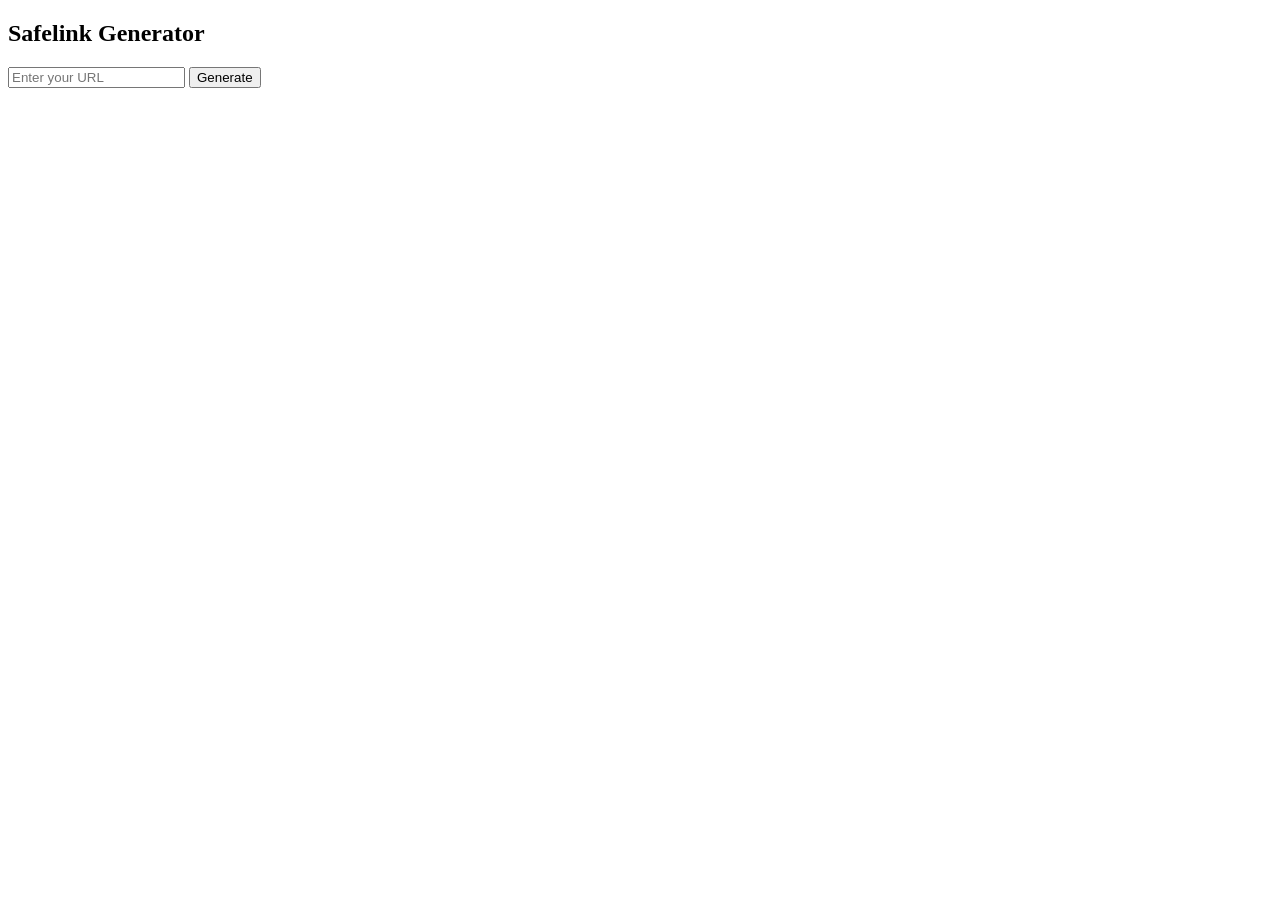
==== index.html @ 26e674fe "Create index.html" ====
<!DOCTYPE html>
<html>
<head>
  <title>Safelink Generator</title>
  <link rel="stylesheet" href="style.css">
</head>
<body>

<div class="box">
  <h2>Safelink Generator</h2>
  
  <input type="text" id="url" placeholder="Enter your URL">
  <button onclick="generate()">Generate</button>

  <p id="result"></p>
</div>

<script src="script.js"></script>
</body>
</html>
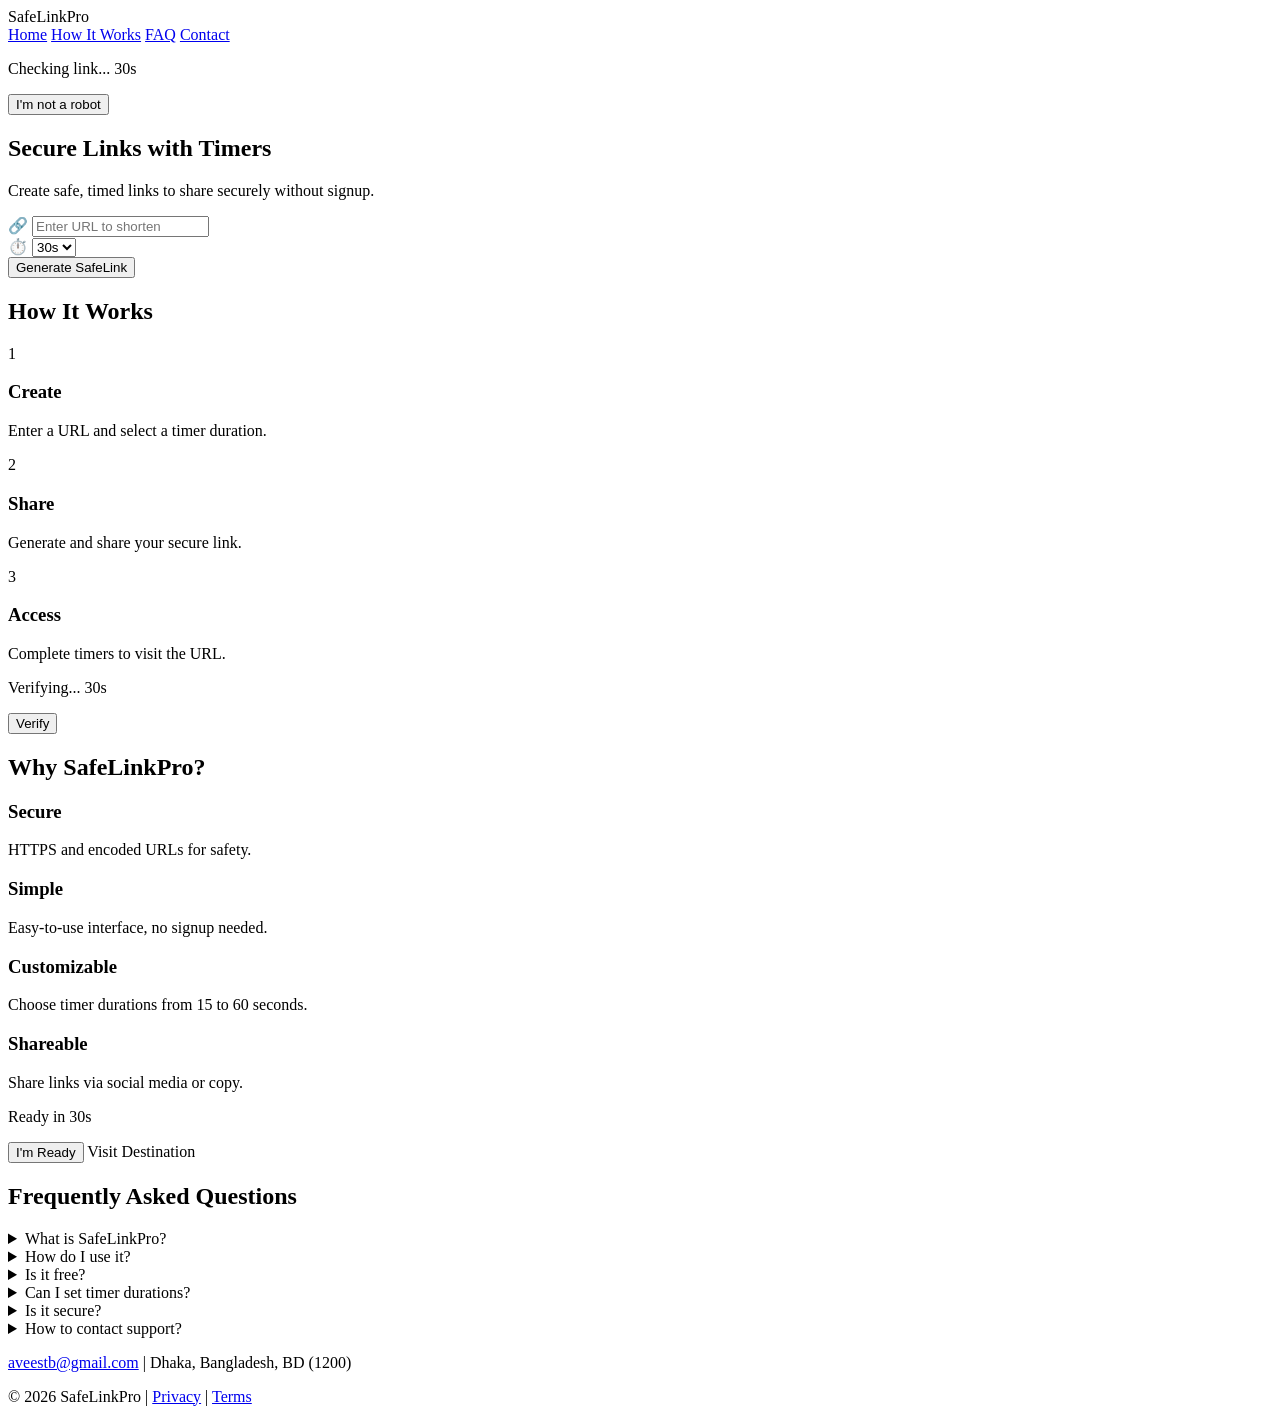
==== commit b5eef158: "Update index.html" ====
--- a/index.html
+++ b/index.html
@@ -1,20 +1,201 @@
 <!DOCTYPE html>
-<html>
+<html lang="en" itemscope itemtype="https://schema.org/WebApplication">
 <head>
-  <title>Safelink Generator</title>
-  <link rel="stylesheet" href="style.css">
+    <meta charset="UTF-8">
+    <meta name="viewport" content="width=device-width, initial-scale=1.0">
+    <meta name="description" content="SafeLinkPro creates secure, timed links for safe sharing without signup.">
+    <meta name="keywords" content="SafeLink, secure links, timed redirects, URL shortener">
+    <meta name="author" content="Techlystb">
+    <title>SafeLinkPro - Secure Links</title>
+    <link href="https://fonts.googleapis.com/css2?family=Inter:wght@400;500;600;700&display=swap" rel="stylesheet">
+    <link rel="stylesheet" href="styles.css">
+    <script async src="https://pagead2.googlesyndication.com/pagead/js/adsbygoogle.js?client=ca-pub-0000000000000000" crossorigin="anonymous"></script>
+    <script type="application/ld+json">
+{
+  "@context": "https://schema.org",
+  "@type": "WebApplication",
+  "name": "Techlystb SafeLink",
+  "description": "Techlystb দ্বারা তৈরি একটি safelink system যেখানে secure ও timed link তৈরি করা যায় সহজে এবং দ্রুত।",
+  "url": "https://techlystb.blogspot.com",
+  "applicationCategory": "Utility",
+  "operatingSystem": "All",
+  "offers": {
+    "@type": "Offer",
+    "price": "0",
+    "priceCurrency": "USD"
+  },
+  "creator": {
+    "@type": "Organization",
+    "name": "Techlystb",
+    "url": "https://techlystb.blogspot.com",
+    "contactPoint": {
+      "@type": "ContactPoint",
+      "contactType": "Customer Support",
+      "areaServed": "Global",
+      "availableLanguage": ["English", "Bengali"]
+    }
+  },
+  "featureList": [
+    "Secure link generation",
+    "Timed redirect system",
+    "Safe browsing experience",
+    "No signup required"
+  ]
+}
+</script>
+
 </head>
 <body>
-
-<div class="box">
-  <h2>Safelink Generator</h2>
-  
-  <input type="text" id="url" placeholder="Enter your URL">
-  <button onclick="generate()">Generate</button>
-
-  <p id="result"></p>
-</div>
-
-<script src="script.js"></script>
+    <header>
+        <nav aria-label="Main navigation">
+            <div class="logo" itemprop="name">SafeLinkPro</div>
+            <div class="nav-links">
+                <a href="#hero" class="active" aria-current="page">Home</a>
+                <a href="#how-it-works">How It Works</a>
+                <a href="#faq">FAQ</a>
+                <a href="#contact">Contact</a>
+            </div>
+        </nav>
+    </header>
+
+    <section id="header-timer" class="timer-section" aria-hidden="true">
+        <p>Checking link... <span id="header-timer-count">30</span>s</p>
+        <div id="header-spinner" class="loading-spinner" role="status" aria-label="Loading"></div>
+        <p id="header-timer-text" style="display: none;">Please wait</p>
+        <button id="robot-button" class="cta-button" aria-label="Verify not a robot">I'm not a robot</button>
+    </section>
+
+    <section id="hero" class="hero" itemscope itemtype="https://schema.org/WebPageElement">
+        <div class="hero-content" itemprop="mainContentOfPage">
+            <h1>Secure Links with Timers</h1>
+            <p>Create safe, timed links to share securely without signup.</p>
+            <div class="url-input">
+                <div class="input-group">
+                    <span class="input-icon" aria-hidden="true">🔗</span>
+                    <input type="url" id="destination-url" placeholder="Enter URL to shorten" aria-label="URL to shorten" required>
+                </div>
+                <div class="input-group">
+                    <span class="input-icon" aria-hidden="true">⏱️</span>
+                    <select id="timer-duration" aria-label="Select timer duration">
+                        <option value="15">15s</option>
+                        <option value="30" selected>30s</option>
+                        <option value="45">45s</option>
+                        <option value="60">60s</option>
+                    </select>
+                </div>
+                <button class="cta-button" onclick="generateSafeLink()" aria-label="Generate SafeLink">Generate SafeLink</button>
+                <div id="safelink-output" style="display: none;">
+                    <input id="safelink-text" readonly aria-label="Generated SafeLink">
+                </div>
+                <button id="copy-button" class="copy-button" onclick="copySafeLink()" style="display: none;" aria-label="Copy SafeLink">Copy Link</button>
+                <button id="share-toggle" class="share-toggle" onclick="toggleShare()" style="display: none;" aria-label="Toggle share options">Share Link</button>
+                <div id="social-share" class="social-share" style="display: none;">
+                    <button class="share-button twitter" onclick="shareOnTwitter()" aria-label="Share on Twitter">Share on Twitter</button>
+                    <button class="share-button whatsapp" onclick="shareOnWhatsApp()" aria-label="Share on WhatsApp">Share on WhatsApp</button>
+                    <button class="share-button linkedin" onclick="shareOnLinkedIn()" aria-label="Share on LinkedIn">Share on LinkedIn</button>
+                </div>
+                <div id="error-message" class="error-message" role="alert"></div>
+            </div>
+        </div>
+    </section>
+
+    <section id="how-it-works" class="how-it-works" itemscope itemtype="https://schema.org/WebPageElement">
+        <h2 itemprop="name">How It Works</h2>
+        <div class="steps-container">
+            <div class="step" itemscope itemtype="https://schema.org/HowToStep">
+                <div class="step-icon">1</div>
+                <h3 itemprop="name">Create</h3>
+                <p itemprop="description">Enter a URL and select a timer duration.</p>
+            </div>
+            <div class="step" itemscope itemtype="https://schema.org/HowToStep">
+                <div class="step-icon">2</div>
+                <h3 itemprop="name">Share</h3>
+                <p itemprop="description">Generate and share your secure link.</p>
+            </div>
+            <div class="step" itemscope itemtype="https://schema.org/HowToStep">
+                <div class="step-icon">3</div>
+                <h3 itemprop="name">Access</h3>
+                <p itemprop="description">Complete timers to visit the URL.</p>
+            </div>
+        </div>
+    </section>
+
+    <section id="middle-timer" class="timer-section" aria-hidden="true">
+        <p>Verifying... <span id="middle-timer-count">30</span>s</p>
+        <div id="middle-spinner" class="loading-spinner" role="status" aria-label="Verifying"></div>
+        <p id="middle-timer-text" style="display: none;">Please wait</p>
+        <button id="verify-button" class="cta-button" aria-label="Verify link">Verify</button>
+    </section>
+
+    <section id="features" class="features" itemscope itemtype="https://schema.org/WebPageElement">
+        <h2 itemprop="name">Why SafeLinkPro?</h2>
+        <div class="feature-grid">
+            <div class="feature-card" itemscope itemtype="https://schema.org/Feature">
+                <h3 itemprop="name">Secure</h3>
+                <p itemprop="description">HTTPS and encoded URLs for safety.</p>
+            </div>
+            <div class="feature-card" itemscope itemtype="https://schema.org/Feature">
+                <h3 itemprop="name">Simple</h3>
+                <p itemprop="description">Easy-to-use interface, no signup needed.</p>
+            </div>
+            <div class="feature-card" itemscope itemtype="https://schema.org/Feature">
+                <h3 itemprop="name">Customizable</h3>
+                <p itemprop="description">Choose timer durations from 15 to 60 seconds.</p>
+            </div>
+            <div class="feature-card" itemscope itemtype="https://schema.org/Feature">
+                <h3 itemprop="name">Shareable</h3>
+                <p itemprop="description">Share links via social media or copy.</p>
+            </div>
+        </div>
+    </section>
+
+    <section id="destination-section" class="timer-section" aria-hidden="true">
+        <p>Ready in <span id="footer-timer-count">30</span>s</p>
+        <div id="footer-spinner" class="loading-spinner" role="status" aria-label="Preparing link"></div>
+        <p id="footer-timer-text" style="display: none;">Almost there</p>
+        <button id="ready-button" class="cta-button" aria-label="Ready to visit">I'm Ready</button>
+        <a id="destination-link" class="destination-link" itemprop="url">Visit Destination</a>
+    </section>
+
+    <section id="faq" class="faq" itemscope itemtype="https://schema.org/FAQPage">
+        <h2>Frequently Asked Questions</h2>
+        <div class="faq-container">
+            <details class="faq-item" itemscope itemtype="https://schema.org/Question">
+                <summary itemprop="name">What is SafeLinkPro?</summary>
+                <p itemprop="acceptedAnswer" itemtype="https://schema.org/Answer">SafeLinkPro creates secure, timed links that you can share with anyone.</p>
+            </details>
+            <details class="faq-item" itemscope itemtype="https://schema.org/Question">
+                <summary itemprop="name">How do I use it?</summary>
+                <p itemprop="acceptedAnswer" itemtype="https://schema.org/Answer">Enter a URL, choose a timer duration, generate a SafeLink, and share it.</p>
+            </details>
+            <details class="faq-item" itemscope itemtype="https://schema.org/Question">
+                <summary itemprop="name">Is it free?</summary>
+                <p itemprop="acceptedAnswer" itemtype="https://schema.org/Answer">Yes, SafeLinkPro is completely free to use.</p>
+            </details>
+            <details class="faq-item" itemscope itemtype="https://schema.org/Question">
+                <summary itemprop="name">Can I set timer durations?</summary>
+                <p itemprop="acceptedAnswer" itemtype="https://schema.org/Answer">Yes, choose from 15, 30, 45, or 60 seconds.</p>
+            </details>
+            <details class="faq-item" itemscope itemtype="https://schema.org/Question">
+                <summary itemprop="name">Is it secure?</summary>
+                <p itemprop="acceptedAnswer" itemtype="https://schema.org/Answer">SafeLinkPro uses HTTPS and encoded URLs with no data storage.</p>
+            </details>
+            <details class="faq-item" itemscope itemtype="https://schema.org/Question">
+                <summary itemprop="name">How to contact support?</summary>
+                <p itemprop="acceptedAnswer" itemtype="https://schema.org/Answer">Email freeprivacypolicygeneratortool@gmail.com or write to It Is Unique Official, Parbhani, Maharashtra, India (PIN: 431401).</p>
+            </details>
+        </div>
+    </section>
+
+    <!--[ <div class="ad-slot" aria-hidden="true">Advertisement</div> ]-->
+
+    <footer id="contact" itemscope itemtype="https://schema.org/Organization">
+        <p><a href="mailto:aveestb@gmail.com" itemprop="email">aveestb@gmail.com</a> | <span itemprop="address" itemscope itemtype="https://schema.org/PostalAddress"><span itemprop="addressLocality">Dhaka</span>, <span itemprop="addressRegion">Bangladesh</span>, <span itemprop="addressCountry">BD</span> (<span itemprop="postalCode">1200</span>)</span></p>
+        <p>© 2026 <span itemprop="name">SafeLinkPro</span> | <a href="#" itemprop="url">Privacy</a> | <a href="#" itemprop="url">Terms</a></p>
+    </footer>
+
+    <div id="toast" class="toast" role="alert"></div>
+
+    <script src="script.js"></script>
 </body>
 </html>
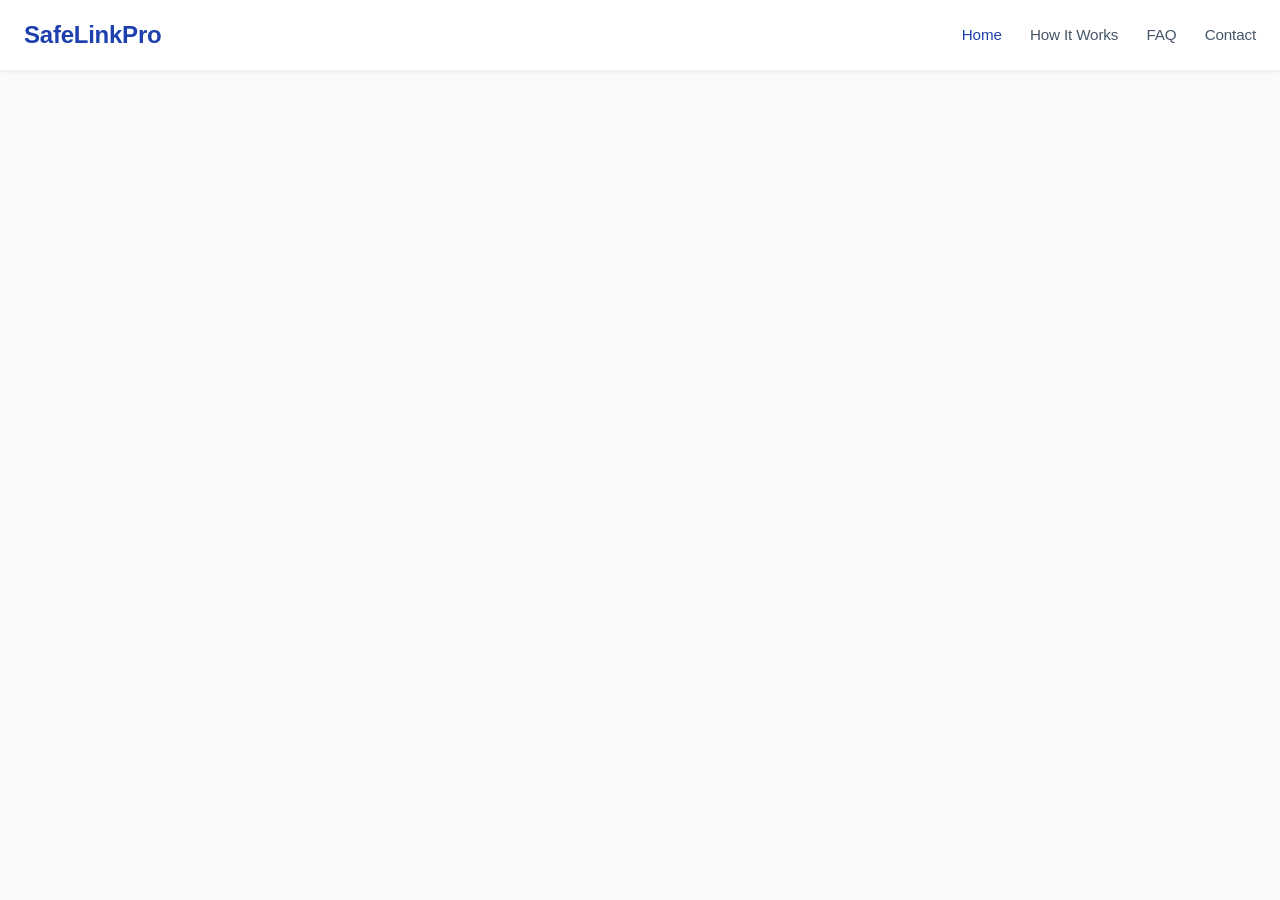
==== commit abe39ecf: "Update index.html" ====
--- a/index.html
+++ b/index.html
@@ -46,6 +46,12 @@
 
 </head>
 <body>
+    
+    
+    <body class="loaded">
+
+
+        
     <header>
         <nav aria-label="Main navigation">
             <div class="logo" itemprop="name">SafeLinkPro</div>
@@ -58,7 +64,13 @@
         </nav>
     </header>
 
-    <section id="header-timer" class="timer-section" aria-hidden="true">
+
+        
+<section id="header-timer" style="display:none;">
+<section id="middle-timer" style="display:none;">
+<section id="destination-section" style="display:none;">
+
+    <!--section id="header-timer" class="timer-section" aria-hidden="true"-->
         <p>Checking link... <span id="header-timer-count">30</span>s</p>
         <div id="header-spinner" class="loading-spinner" role="status" aria-label="Loading"></div>
         <p id="header-timer-text" style="display: none;">Please wait</p>
@@ -190,7 +202,7 @@
     <!--[ <div class="ad-slot" aria-hidden="true">Advertisement</div> ]-->
 
     <footer id="contact" itemscope itemtype="https://schema.org/Organization">
-        <p><a href="mailto:aveestb@gmail.com" itemprop="email">aveestb@gmail.com</a> | <span itemprop="address" itemscope itemtype="https://schema.org/PostalAddress"><span itemprop="addressLocality">Dhaka</span>, <span itemprop="addressRegion">Bangladesh</span>, <span itemprop="addressCountry">BD</span> (<span itemprop="postalCode">1200</span>)</span></p>
+        <p><a href="mailto:aveestb@gmail.com" itemprop="email">riazart3@gmail.com</a> | <span itemprop="address" itemscope itemtype="https://schema.org/PostalAddress"><span itemprop="addressLocality">Dhaka</span>, <span itemprop="addressRegion">Bangladesh</span>, <span itemprop="addressCountry">BD</span> (<span itemprop="postalCode">1200</span>)</span></p>
         <p>© 2026 <span itemprop="name">SafeLinkPro</span> | <a href="#" itemprop="url">Privacy</a> | <a href="#" itemprop="url">Terms</a></p>
     </footer>
 
--- a/styles.css
+++ b/styles.css
@@ -0,0 +1,511 @@
+* {
+    margin: 0;
+    padding: 0;
+    box-sizing: border-box;
+    font-family: 'Inter', -apple-system, BlinkMacSystemFont, 'Segoe UI', Roboto, sans-serif;
+    letter-spacing: -0.01em;
+}
+
+body {
+    background: #f9fafc;
+    color: #1e293b;
+    line-height: 1.6;
+}
+
+header {
+    background: #ffffff;
+    box-shadow: 0 2px 4px rgba(0,0,0,0.05);
+    position: sticky;
+    top: 0;
+    z-index: 100;
+}
+
+nav {
+    max-width: 1280px;
+    margin: 0 auto;
+    padding: 1rem 1.5rem;
+    display: flex;
+    justify-content: space-between;
+    align-items: center;
+}
+
+.logo {
+    font-size: 1.5rem;
+    font-weight: 700;
+    color: #1e40af;
+}
+
+.nav-links a {
+    margin-left: 1.5rem;
+    text-decoration: none;
+    color: #475569;
+    font-weight: 500;
+    font-size: 0.95rem;
+    transition: color 0.2s ease;
+}
+
+.nav-links a:hover, .nav-links a.active {
+    color: #1e40af;
+}
+
+.timer-section {
+    background: #f1f5f9;
+    padding: 1.5rem;
+    text-align: center;
+    display: none;
+    margin: 1rem auto;
+    max-width: 600px;
+    border-radius: 10px;
+}
+
+.timer-section.active {
+    display: block;
+}
+
+.timer-section p {
+    font-size: 1.2rem;
+    font-weight: 600;
+    color: #1e40af;
+    margin: 0.75rem 0;
+}
+
+.loading-spinner {
+    border: 3px solid #e2e8f0;
+    border-top: 3px solid #1e40af;
+    border-radius: 50%;
+    width: 24px;
+    height: 24px;
+    animation: spin 0.8s ease-in-out infinite;
+    margin: 0.75rem auto;
+}
+
+@keyframes spin {
+    0% { transform: rotate(0deg); }
+    100% { transform: rotate(360deg); }
+}
+
+.hero {
+    padding: 3rem 1.5rem;
+    text-align: center;
+    background: #ffffff;
+}
+
+.hero-content h1 {
+    font-size: 2.25rem;
+    font-weight: 700;
+    margin-bottom: 0.75rem;
+    color: #1e293b;
+}
+
+.hero-content p {
+    font-size: 1rem;
+    max-width: 600px;
+    margin: 0 auto 1.5rem;
+    color: #64748b;
+}
+
+.url-input {
+    display: flex;
+    flex-direction: column;
+    gap: 0.75rem;
+    max-width: 600px;
+    margin: 0 auto;
+}
+
+.input-group {
+    position: relative;
+    width: 100%;
+}
+
+.input-icon {
+    position: absolute;
+    left: 1rem;
+    top: 50%;
+    transform: translateY(-50%);
+    color: #94a3b8;
+    font-size: 1.1rem;
+}
+
+.url-input input, .url-input select {
+    width: 100%;
+    padding: 0.875rem 1rem 0.875rem 3rem;
+    font-size: 0.95rem;
+    border: 1px solid #e2e8f0;
+    border-radius: 10px;
+    background: #ffffff;
+    transition: border-color 0.2s ease, box-shadow 0.2s ease;
+}
+
+.url-input select {
+    padding-left: 3rem;
+}
+
+.url-input input:focus, .url-input select:focus {
+    border-color: #1e40af;
+    box-shadow: 0 0 0 3px rgba(30,64,175,0.1);
+    outline: none;
+}
+
+.safelink-output input {
+    padding: 0.875rem;
+    background: #f1f5f9;
+    cursor: default;
+}
+
+.cta-button, .share-toggle, .copy-button {
+    width: 100%;
+    padding: 0.875rem;
+    background: #1e40af;
+    color: #ffffff;
+    border: none;
+    border-radius: 10px;
+    font-weight: 600;
+    font-size: 0.95rem;
+    cursor: pointer;
+    transition: background-color 0.2s ease, transform 0.1s ease;
+}
+
+.cta-button:hover, .share-toggle:hover, .copy-button:hover {
+    background: #2563eb;
+    transform: translateY(-2px);
+}
+
+.share-toggle {
+    background: #64748b;
+}
+
+.share-toggle:hover {
+    background: #475569;
+}
+
+.social-share {
+    display: flex;
+    flex-direction: column;
+    gap: 0.75rem;
+    margin-top: 0.75rem;
+}
+
+.share-button {
+    width: 100%;
+    padding: 0.875rem;
+    color: #ffffff;
+    border: none;
+    border-radius: 10px;
+    font-size: 0.95rem;
+    font-weight: 500;
+    cursor: pointer;
+    transition: background-color 0.2s ease, transform 0.1s ease;
+}
+
+.share-button.twitter {
+    background: #1da1f2;
+}
+
+.share-button.twitter:hover {
+    background: #3b82f6;
+}
+
+.share-button.whatsapp {
+    background: #25d366;
+}
+
+.share-button.whatsapp:hover {
+    background: #22c55e;
+}
+
+.share-button.linkedin {
+    background: #0a66c2;
+}
+
+.share-button.linkedin:hover {
+    background: #2563eb;
+}
+
+.error-message {
+    color: #dc2626;
+    font-size: 0.9rem;
+    margin: 0.75rem 0;
+    text-align: center;
+    opacity: 0;
+    transition: opacity 0.3s ease;
+}
+
+.error-message.visible {
+    opacity: 1;
+}
+
+.how-it-works, .features, .faq {
+    max-width: 1280px;
+    margin: 3rem auto;
+    padding: 1.5rem;
+}
+
+.how-it-works h2, .features h2, .faq h2 {
+    font-size: 1.875rem;
+    font-weight: 700;
+    color: #1e293b;
+    margin-bottom: 1rem;
+    text-align: center;
+}
+
+.steps-container {
+    display: grid;
+    grid-template-columns: repeat(auto-fit, minmax(200px, 1fr));
+    gap: 1.5rem;
+    justify-content: center;
+}
+
+.step {
+    padding: 1.5rem;
+    background: #ffffff;
+    border-radius: 10px;
+    border: 1px solid #e2e8f0;
+    transition: transform 0.2s ease, box-shadow 0.2s ease;
+}
+
+.step:hover {
+    transform: translateY(-4px);
+    box-shadow: 0 4px 12px rgba(0,0,0,0.08);
+}
+
+.step-icon {
+    width: 40px;
+    height: 40px;
+    background: #1e40af;
+    color: #ffffff;
+    border-radius: 50%;
+    display: flex;
+    align-items: center;
+    justify-content: center;
+    font-size: 1.1rem;
+    font-weight: 600;
+    margin: 0 auto 0.75rem;
+}
+
+.step h3 {
+    font-size: 1.1rem;
+    font-weight: 600;
+    color: #1e293b;
+    margin-bottom: 0.5rem;
+}
+
+.step p {
+    font-size: 0.9rem;
+    color: #64748b;
+}
+
+.feature-grid {
+    display: grid;
+    grid-template-columns: repeat(auto-fit, minmax(200px, 1fr));
+    gap: 1.5rem;
+}
+
+.feature-card {
+    background: #ffffff;
+    padding: 1.5rem;
+    border-radius: 10px;
+    border: 1px solid #e2e8f0;
+    transition: transform 0.2s ease, box-shadow 0.2s ease;
+}
+
+.feature-card:hover {
+    transform: translateY(-4px);
+    box-shadow: 0 4px 12px rgba(0,0,0,0.08);
+}
+
+.feature-card h3 {
+    font-size: 1.1rem;
+    font-weight: 600;
+    color: #1e293b;
+    margin-bottom: 0.5rem;
+}
+
+.feature-card p {
+    font-size: 0.9rem;
+    color: #64748b;
+}
+
+.faq-container {
+    max-width: 800px;
+    margin: 0 auto;
+}
+
+.faq-item {
+    margin-bottom: 1rem;
+    border-radius: 10px;
+    overflow: hidden;
+    background: #ffffff;
+    border: 1px solid #e2e8f0;
+}
+
+.faq-item summary {
+    padding: 1rem;
+    font-weight: 600;
+    font-size: 1rem;
+    cursor: pointer;
+    color: #1e40af;
+    transition: background-color 0.2s ease;
+}
+
+.faq-item summary:hover {
+    background: #f1f5f9;
+}
+
+.faq-item p {
+    padding: 0 1rem 1rem;
+    font-size: 0.9rem;
+    color: #64748b;
+}
+
+.ad-slot {
+    background: #e2e8f0;
+    text-align: center;
+    color: #64748b;
+}
+
+.destination-link {
+    display: none;
+    width: 100%;
+    max-width: 600px;
+    padding: 0.875rem;
+    background: #22c55e;
+    color: #ffffff;
+    text-decoration: none;
+    border-radius: 10px;
+    font-weight: 600;
+    font-size: 0.95rem;
+    margin: 1rem auto;
+    text-align: center;
+    transition: background-color 0.2s ease, transform 0.1s ease;
+}
+
+.destination-link:hover {
+    background: #16a34a;
+    transform: translateY(-2px);
+}
+
+.destination-link.visible {
+    display: inline-block;
+}
+
+footer {
+    background: #1e293b;
+    color: #e2e8f0;
+    text-align: center;
+    padding: 2rem 1.5rem;
+    font-size: 0.9rem;
+}
+
+footer a {
+    color: #93c5fd;
+    text-decoration: none;
+    margin: 0 0.5rem;
+    transition: color 0.2s ease;
+}
+
+footer a:hover {
+    color: #ffffff;
+}
+
+footer p {
+    margin: 0.5rem 0;
+}
+
+.toast {
+    position: fixed;
+    bottom: 1.5rem;
+    right: 1.5rem;
+    background: #1e40af;
+    color: #ffffff;
+    padding: 0.75rem 1.5rem;
+    border-radius: 10px;
+    font-size: 0.9rem;
+    font-weight: 500;
+    z-index: 1000;
+    opacity: 0;
+    transition: opacity 0.3s ease;
+}
+
+.toast.visible {
+    opacity: 1;
+}
+
+@media (max-width: 1024px) {
+    nav {
+        padding: 1rem;
+    }
+
+    .hero-content h1 {
+        font-size: 1.875rem;
+    }
+
+    .hero-content p {
+        font-size: 0.95rem;
+    }
+
+    .steps-container, .feature-grid {
+        grid-template-columns: repeat(auto-fit, minmax(180px, 1fr));
+    }
+}
+
+@media (max-width: 768px) {
+    .hero {
+        padding: 2rem 1rem;
+    }
+
+    .hero-content h1 {
+        font-size: 1.5rem;
+    }
+
+    .hero-content p {
+        font-size: 0.9rem;
+    }
+
+    .steps-container, .feature-grid {
+        grid-template-columns: 1fr;
+    }
+
+    .ad-slot {
+        height: 100px;
+    }
+
+    .cta-button, .share-toggle, .copy-button, .share-button, .destination-link {
+        padding: 0.75rem;
+    }
+}
+
+@media (max-width: 480px) {
+    .logo {
+        font-size: 1.25rem;
+    }
+
+    .nav-links a {
+        margin-left: 1rem;
+        font-size: 0.9rem;
+    }
+
+    .url-input input, .url-input select, .cta-button, .share-button, .share-toggle, .copy-button {
+        font-size: 0.9rem;
+        padding: 0.75rem;
+    }
+
+    .input-icon {
+        left: 0.75rem;
+        font-size: 1rem;
+    }
+
+    .timer-section p {
+        font-size: 1.1rem;
+    }
+
+    .url-input {
+        gap: 0.5rem;
+    }
+
+    .toast {
+        bottom: 1rem;
+        right: 1rem;
+        font-size: 0.85rem;
+        padding: 0.5rem 1rem;
+    }
+}
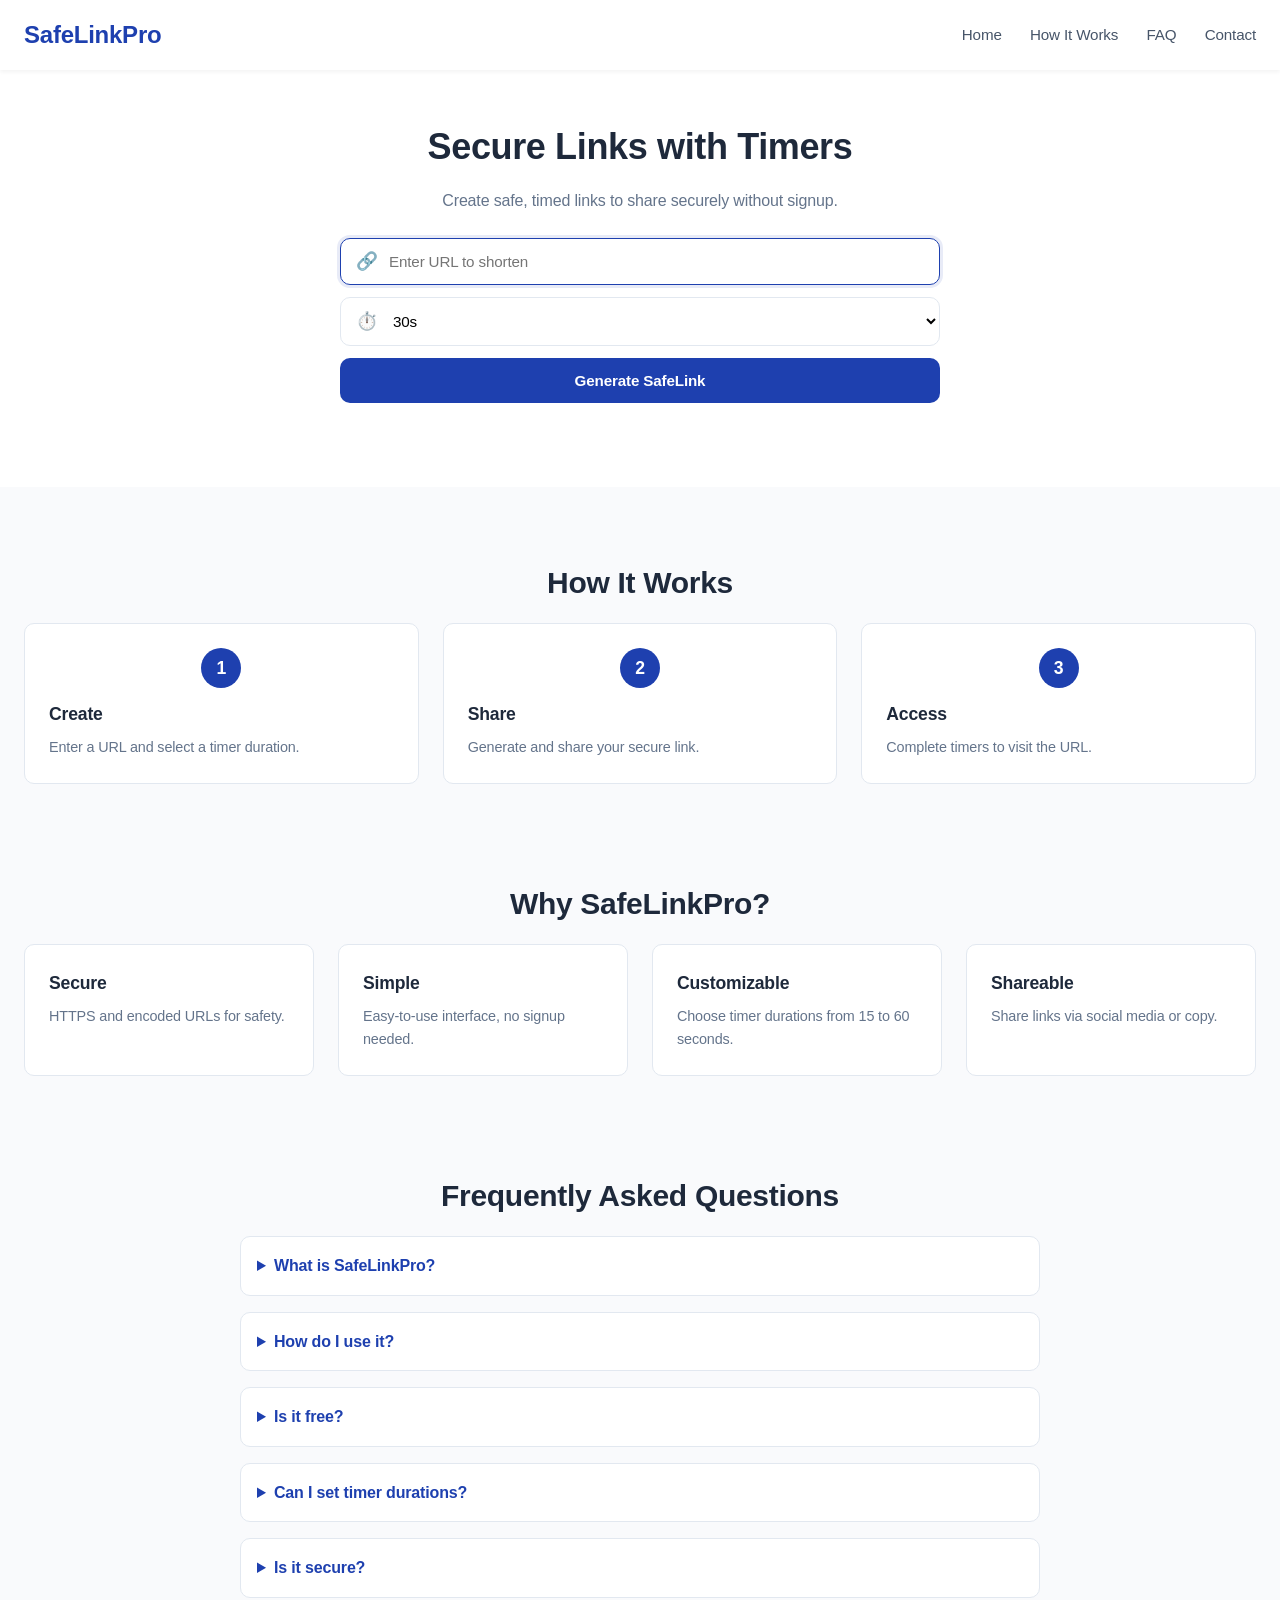
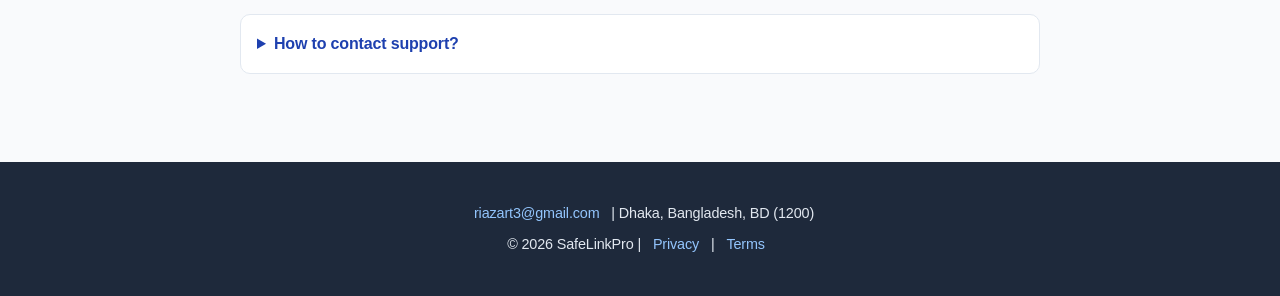
==== commit 90ca1518: "Update index.html" ====
--- a/index.html
+++ b/index.html
@@ -48,8 +48,6 @@
 <body>
     
     
-    <body class="loaded">
-
 
         
     <header>
@@ -65,12 +63,7 @@
     </header>
 
 
-        
-<section id="header-timer" style="display:none;">
-<section id="middle-timer" style="display:none;">
-<section id="destination-section" style="display:none;">
-
-    <!--section id="header-timer" class="timer-section" aria-hidden="true"-->
+    <section id="header-timer" class="timer-section" aria-hidden="true">
         <p>Checking link... <span id="header-timer-count">30</span>s</p>
         <div id="header-spinner" class="loading-spinner" role="status" aria-label="Loading"></div>
         <p id="header-timer-text" style="display: none;">Please wait</p>
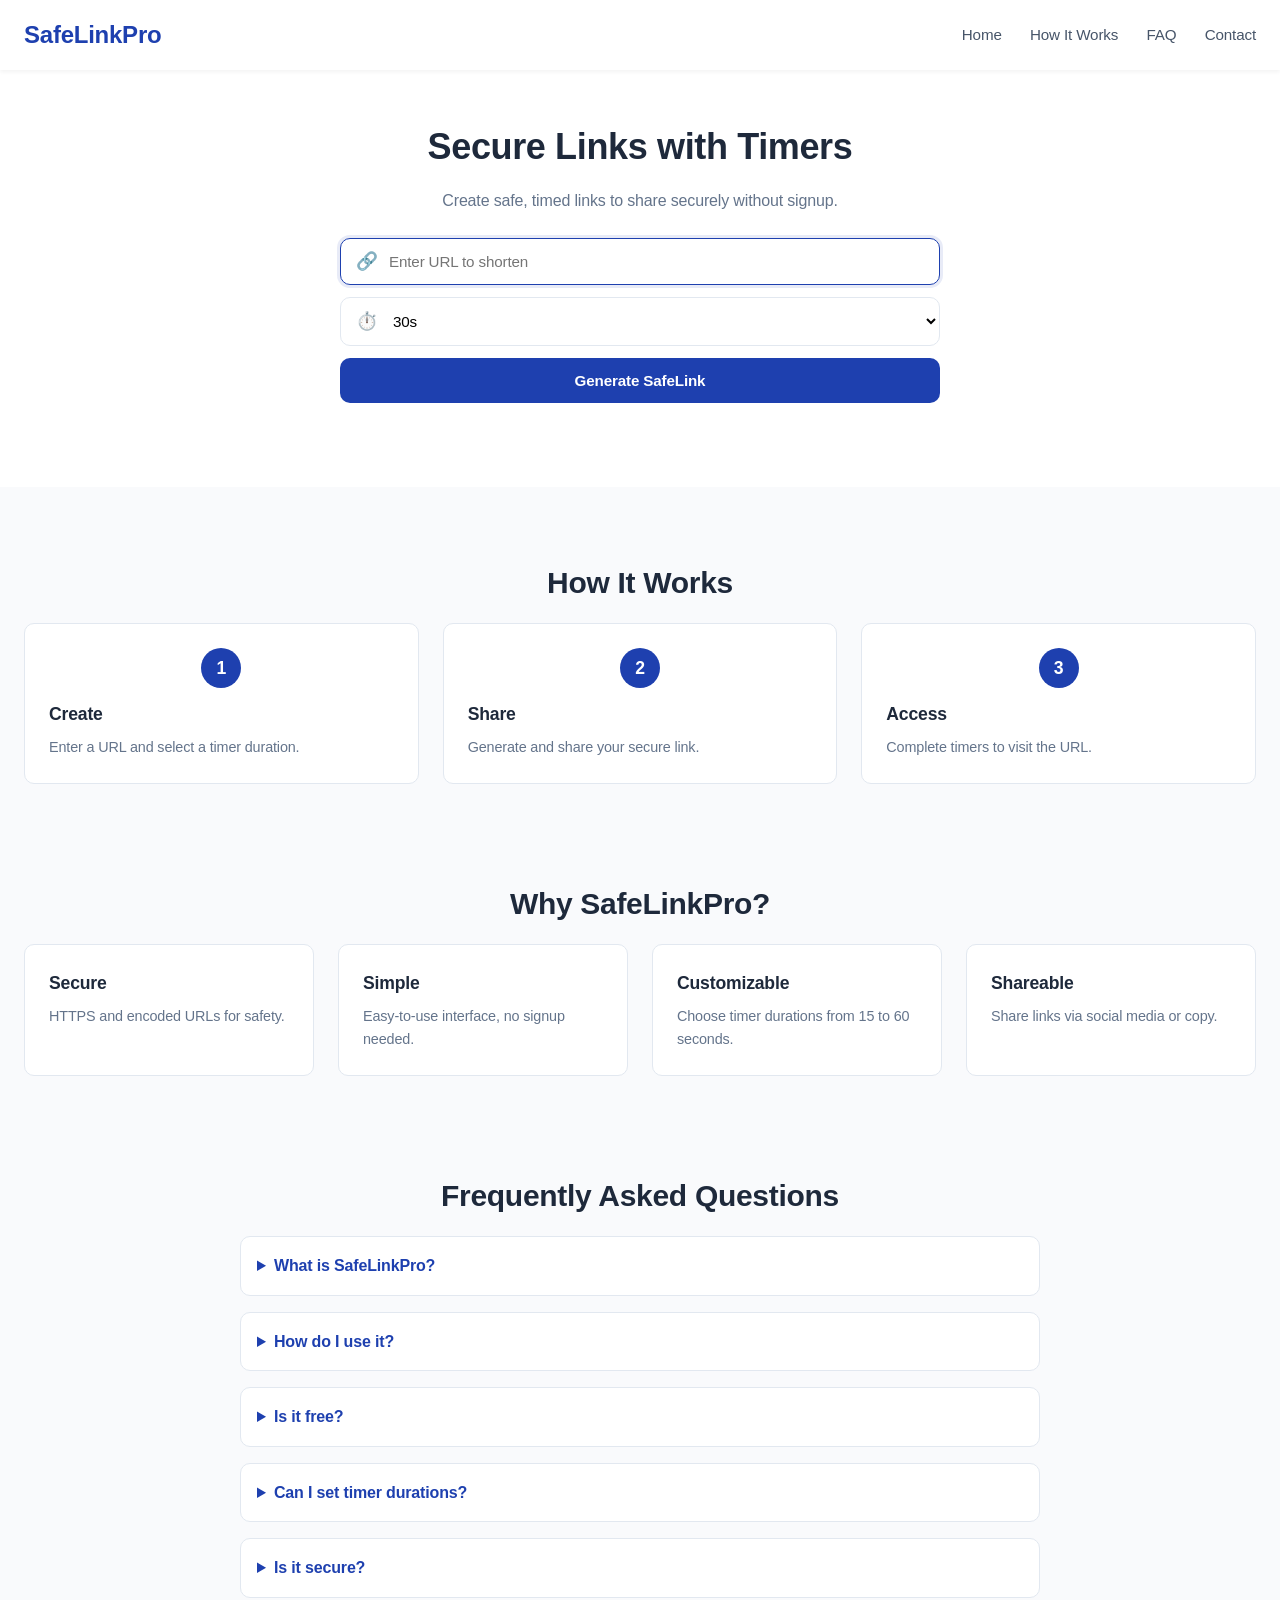
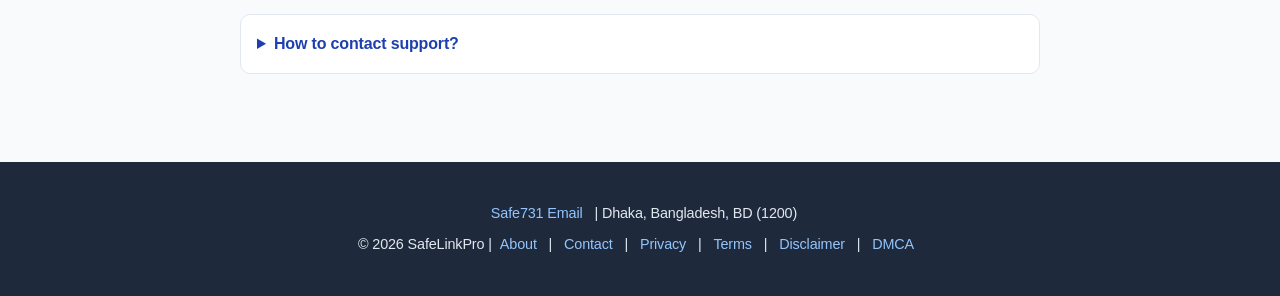
==== commit a3b434d7: "Update index.html" ====
--- a/index.html
+++ b/index.html
@@ -1,3 +1,4 @@
+
 <!DOCTYPE html>
 <html lang="en" itemscope itemtype="https://schema.org/WebApplication">
 <head>
@@ -46,10 +47,6 @@
 
 </head>
 <body>
-    
-    
-
-        
     <header>
         <nav aria-label="Main navigation">
             <div class="logo" itemprop="name">SafeLinkPro</div>
@@ -62,7 +59,6 @@
         </nav>
     </header>
 
-
     <section id="header-timer" class="timer-section" aria-hidden="true">
         <p>Checking link... <span id="header-timer-count">30</span>s</p>
         <div id="header-spinner" class="loading-spinner" role="status" aria-label="Loading"></div>
@@ -195,8 +191,14 @@
     <!--[ <div class="ad-slot" aria-hidden="true">Advertisement</div> ]-->
 
     <footer id="contact" itemscope itemtype="https://schema.org/Organization">
-        <p><a href="mailto:aveestb@gmail.com" itemprop="email">riazart3@gmail.com</a> | <span itemprop="address" itemscope itemtype="https://schema.org/PostalAddress"><span itemprop="addressLocality">Dhaka</span>, <span itemprop="addressRegion">Bangladesh</span>, <span itemprop="addressCountry">BD</span> (<span itemprop="postalCode">1200</span>)</span></p>
-        <p>© 2026 <span itemprop="name">SafeLinkPro</span> | <a href="#" itemprop="url">Privacy</a> | <a href="#" itemprop="url">Terms</a></p>
+        <p><a href="mailto:riazart3@gmail.com" itemprop="email">Safe731 Email</a> | <span itemprop="address" itemscope itemtype="https://schema.org/PostalAddress"><span itemprop="addressLocality">Dhaka</span>, <span itemprop="addressRegion">Bangladesh</span>, <span itemprop="addressCountry">BD</span> (<span itemprop="postalCode">1200</span>)</span></p>
+        <p>© 2026 <span itemprop="name">SafeLinkPro</span> |<a href="about.html">About</a> |
+<a href="contact.html">Contact</a> |
+<a href="privacy.html">Privacy</a> |
+<a href="terms.html">Terms</a> |
+<a href="disclaimer.html">Disclaimer</a> |
+<a href="dmca.html">DMCA</a>
+
     </footer>
 
     <div id="toast" class="toast" role="alert"></div>
